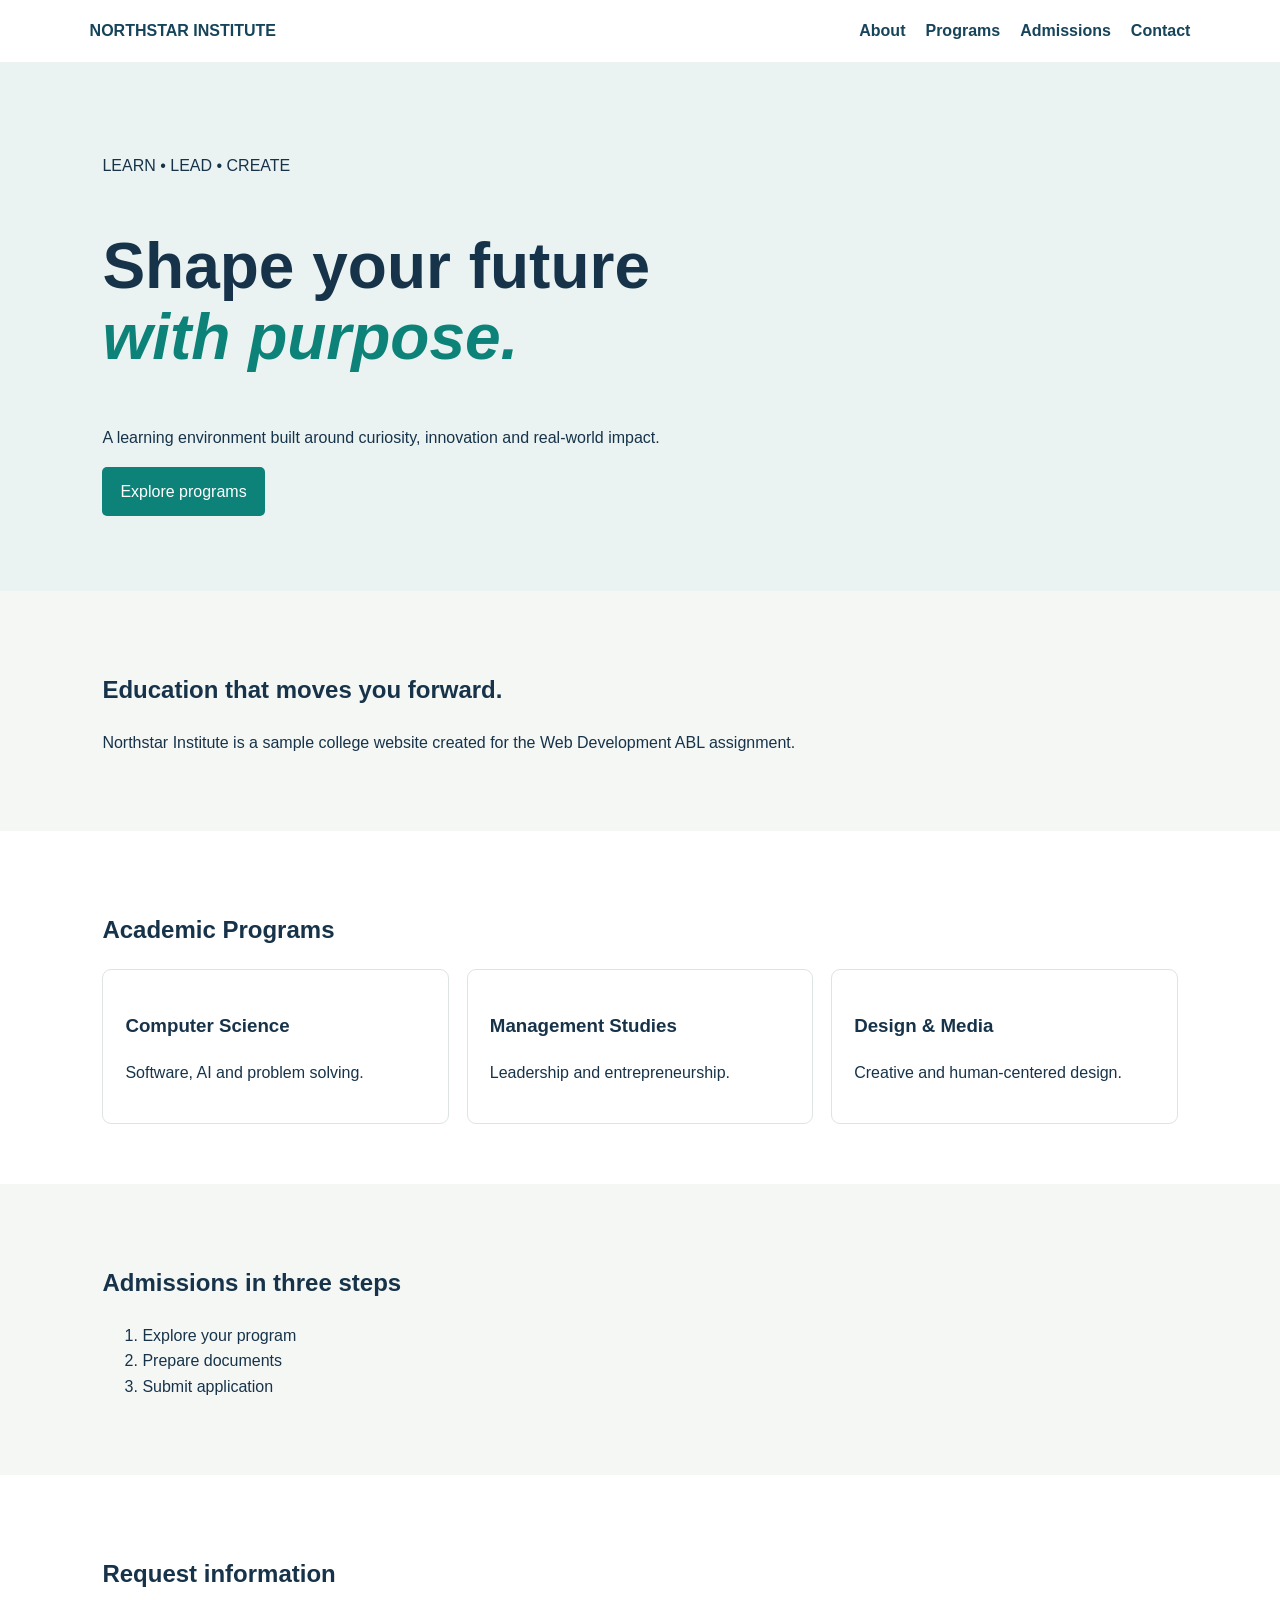
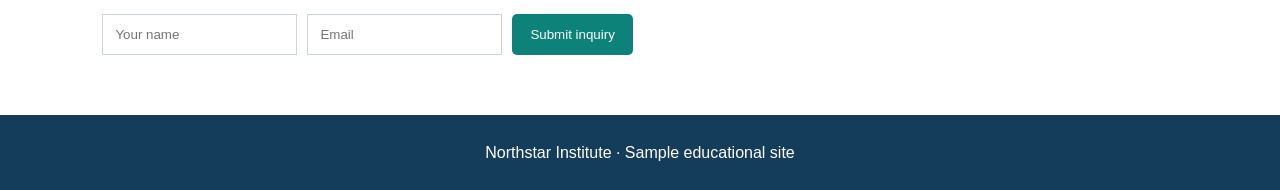
==== 02-college-admissions/index.html @ ff3473fe "Add three Web Development ABL projects" ====
<!doctype html><html lang="en"><head><meta charset="utf-8"><meta name="viewport" content="width=device-width,initial-scale=1"><title>Northstar Institute | Admissions</title><link rel="stylesheet" href="style.css"></head><body><header><a class="logo" href="#home">NORTHSTAR INSTITUTE</a><nav><a href="#about">About</a><a href="#programs">Programs</a><a href="#admissions">Admissions</a><a href="#contact">Contact</a></nav></header><section class="hero" id="home"><p>LEARN • LEAD • CREATE</p><h1>Shape your future<br><em>with purpose.</em></h1><p>A learning environment built around curiosity, innovation and real-world impact.</p><a class="btn" href="#programs">Explore programs</a></section><section id="about"><h2>Education that moves you forward.</h2><p>Northstar Institute is a sample college website created for the Web Development ABL assignment.</p></section><section id="programs"><h2>Academic Programs</h2><div class="cards"><article><h3>Computer Science</h3><p>Software, AI and problem solving.</p></article><article><h3>Management Studies</h3><p>Leadership and entrepreneurship.</p></article><article><h3>Design & Media</h3><p>Creative and human-centered design.</p></article></div></section><section id="admissions"><h2>Admissions in three steps</h2><ol><li>Explore your program</li><li>Prepare documents</li><li>Submit application</li></ol></section><section id="contact"><h2>Request information</h2><form id="info"><input required placeholder="Your name"><input type="email" required placeholder="Email"><button class="btn">Submit inquiry</button><p id="msg"></p></form></section><footer>Northstar Institute · Sample educational site</footer><script src="script.js"></script></body></html>
---- 02-college-admissions/style.css ----
*{box-sizing:border-box}body{margin:0;font:16px/1.6 Arial;color:#17334a}header{display:flex;justify-content:space-between;align-items:center;padding:18px 7%;background:#fff;position:sticky;top:0}header a{color:#16445a;text-decoration:none;font-weight:bold}nav{display:flex;gap:20px}.hero{padding:75px 8%;background:#eaf3f1;min-height:430px}.hero h1{font-size:clamp(2.5rem,5vw,4.5rem);line-height:1.1}.hero em{color:#0c8278}.btn{display:inline-block;padding:12px 18px;background:#0c8278;color:white;border:0;border-radius:5px;text-decoration:none;cursor:pointer}section{padding:60px 8%}section:nth-of-type(even){background:#f5f7f5}.cards{display:grid;grid-template-columns:repeat(3,1fr);gap:18px}article{padding:22px;background:white;border:1px solid #dce5e1;border-radius:9px}form{display:flex;flex-wrap:wrap;gap:10px}input{padding:12px;border:1px solid #ccd7d4}footer{text-align:center;padding:25px;background:#143d5b;color:white}@media(max-width:650px){header{flex-wrap:wrap}nav{width:100%;justify-content:space-between;gap:8px}.cards{grid-template-columns:1fr}.hero{padding:50px 6%}}
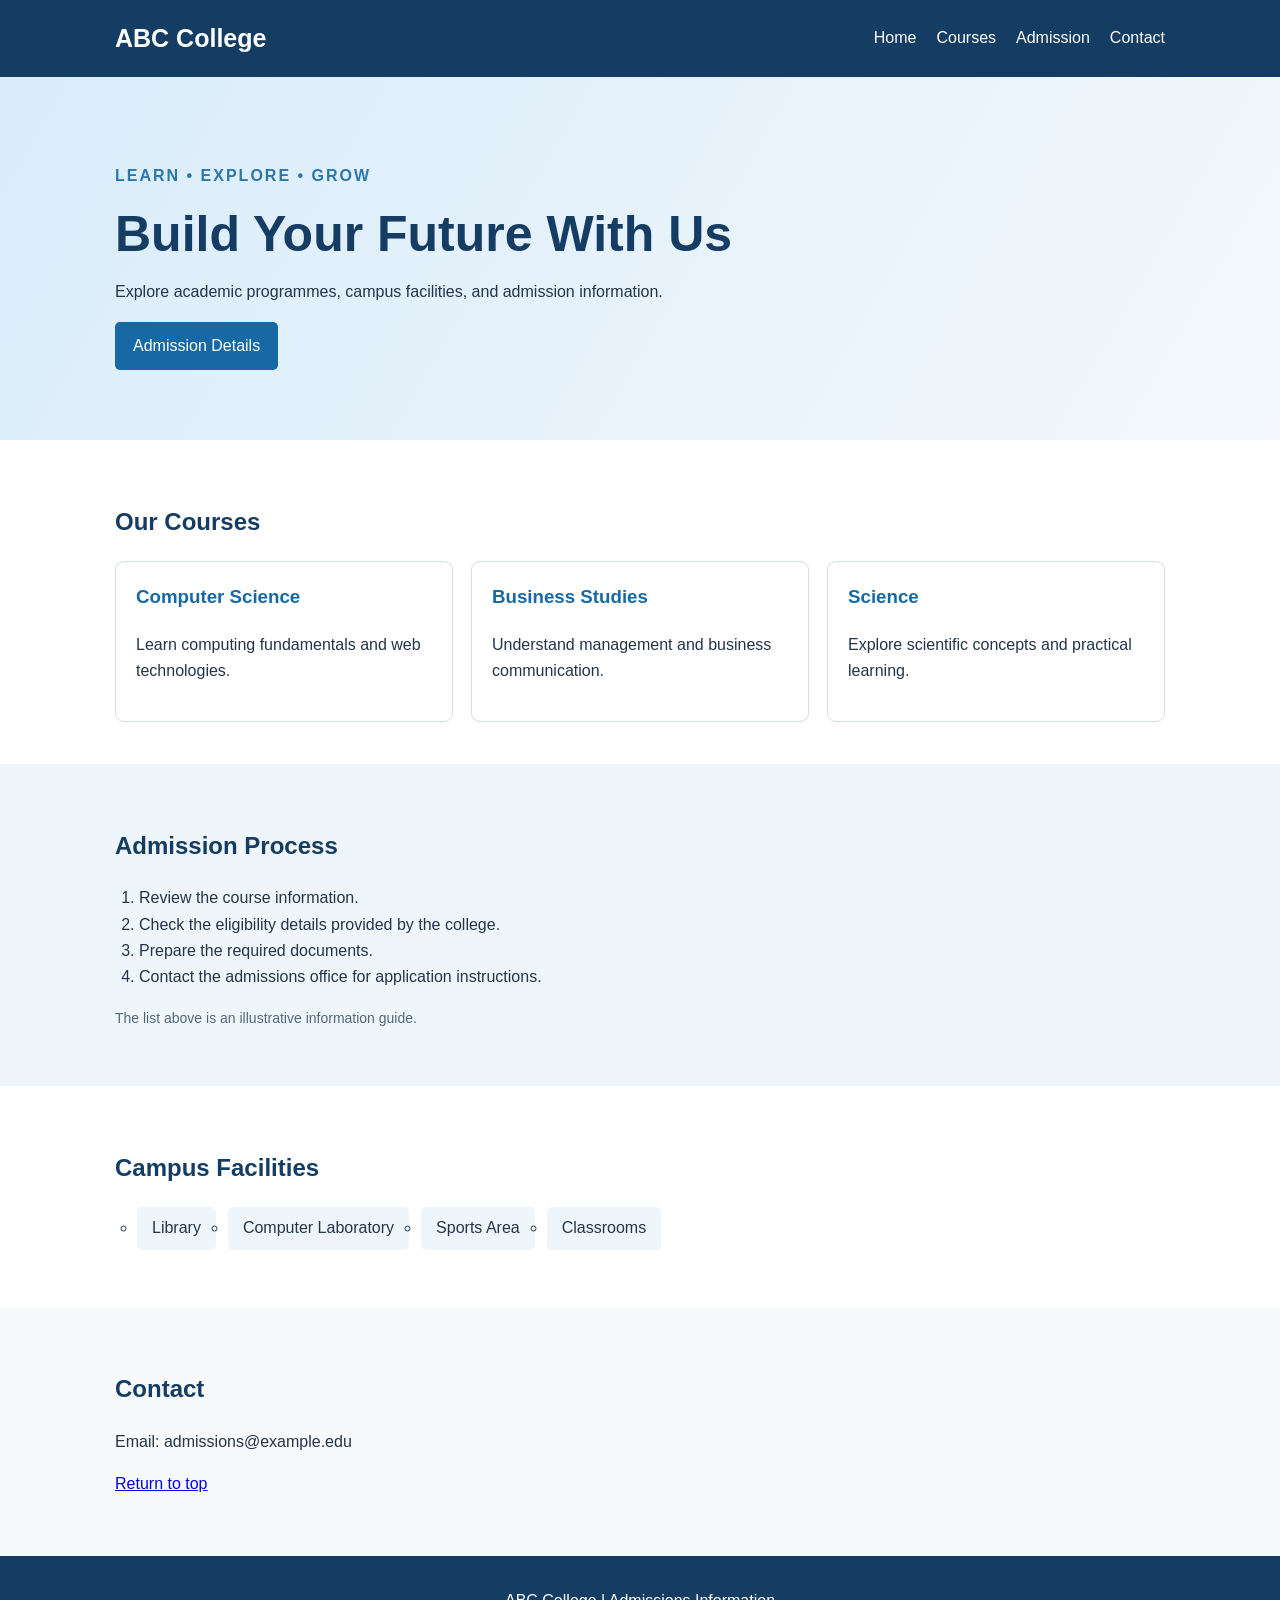
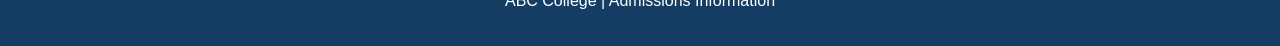
==== commit 5b141e3d: "Align all three web development projects with supplied HTML and CSS syllabus" ====
--- a/02-college-admissions/index.html
+++ b/02-college-admissions/index.html
@@ -1 +1,13 @@
-<!doctype html><html lang="en"><head><meta charset="utf-8"><meta name="viewport" content="width=device-width,initial-scale=1"><title>Northstar Institute | Admissions</title><link rel="stylesheet" href="style.css"></head><body><header><a class="logo" href="#home">NORTHSTAR INSTITUTE</a><nav><a href="#about">About</a><a href="#programs">Programs</a><a href="#admissions">Admissions</a><a href="#contact">Contact</a></nav></header><section class="hero" id="home"><p>LEARN • LEAD • CREATE</p><h1>Shape your future<br><em>with purpose.</em></h1><p>A learning environment built around curiosity, innovation and real-world impact.</p><a class="btn" href="#programs">Explore programs</a></section><section id="about"><h2>Education that moves you forward.</h2><p>Northstar Institute is a sample college website created for the Web Development ABL assignment.</p></section><section id="programs"><h2>Academic Programs</h2><div class="cards"><article><h3>Computer Science</h3><p>Software, AI and problem solving.</p></article><article><h3>Management Studies</h3><p>Leadership and entrepreneurship.</p></article><article><h3>Design & Media</h3><p>Creative and human-centered design.</p></article></div></section><section id="admissions"><h2>Admissions in three steps</h2><ol><li>Explore your program</li><li>Prepare documents</li><li>Submit application</li></ol></section><section id="contact"><h2>Request information</h2><form id="info"><input required placeholder="Your name"><input type="email" required placeholder="Email"><button class="btn">Submit inquiry</button><p id="msg"></p></form></section><footer>Northstar Institute · Sample educational site</footer><script src="script.js"></script></body></html>+<!DOCTYPE html>
+<html lang="en">
+<head><meta charset="UTF-8"><meta name="viewport" content="width=device-width, initial-scale=1.0"><title>College Admissions</title><link rel="stylesheet" href="style.css"></head>
+<body>
+<header class="header"><div class="container"><h1>ABC College</h1><nav aria-label="Main navigation"><a href="#home">Home</a><a href="#courses">Courses</a><a href="#admission">Admission</a><a href="#contact">Contact</a></nav></div></header>
+<main>
+<section id="home" class="banner"><div class="container"><p class="tag">LEARN • EXPLORE • GROW</p><h2>Build Your Future With Us</h2><p>Explore academic programmes, campus facilities, and admission information.</p><a class="button" href="#admission">Admission Details</a></div></section>
+<section id="courses" class="container section"><h2>Our Courses</h2><div class="course-grid"><article class="course"><h3>Computer Science</h3><p>Learn computing fundamentals and web technologies.</p></article><article class="course"><h3>Business Studies</h3><p>Understand management and business communication.</p></article><article class="course"><h3>Science</h3><p>Explore scientific concepts and practical learning.</p></article></div></section>
+<section id="admission" class="section pale"><div class="container"><h2>Admission Process</h2><ol><li>Review the course information.</li><li>Check the eligibility details provided by the college.</li><li>Prepare the required documents.</li><li>Contact the admissions office for application instructions.</li></ol><p class="note">The list above is an illustrative information guide.</p></div></section>
+<section class="container section"><h2>Campus Facilities</h2><ul class="facilities"><li>Library</li><li>Computer Laboratory</li><li>Sports Area</li><li>Classrooms</li></ul></section>
+<section id="contact" class="section contact"><div class="container"><h2>Contact</h2><p>Email: admissions@example.edu</p><p><a href="#home">Return to top</a></p></div></section>
+</main><footer><p>ABC College | Admissions Information</p></footer>
+</body></html>
--- a/02-college-admissions/style.css
+++ b/02-college-admissions/style.css
@@ -1 +1 @@
-*{box-sizing:border-box}body{margin:0;font:16px/1.6 Arial;color:#17334a}header{display:flex;justify-content:space-between;align-items:center;padding:18px 7%;background:#fff;position:sticky;top:0}header a{color:#16445a;text-decoration:none;font-weight:bold}nav{display:flex;gap:20px}.hero{padding:75px 8%;background:#eaf3f1;min-height:430px}.hero h1{font-size:clamp(2.5rem,5vw,4.5rem);line-height:1.1}.hero em{color:#0c8278}.btn{display:inline-block;padding:12px 18px;background:#0c8278;color:white;border:0;border-radius:5px;text-decoration:none;cursor:pointer}section{padding:60px 8%}section:nth-of-type(even){background:#f5f7f5}.cards{display:grid;grid-template-columns:repeat(3,1fr);gap:18px}article{padding:22px;background:white;border:1px solid #dce5e1;border-radius:9px}form{display:flex;flex-wrap:wrap;gap:10px}input{padding:12px;border:1px solid #ccd7d4}footer{text-align:center;padding:25px;background:#143d5b;color:white}@media(max-width:650px){header{flex-wrap:wrap}nav{width:100%;justify-content:space-between;gap:8px}.cards{grid-template-columns:1fr}.hero{padding:50px 6%}}+*{box-sizing:border-box}body{margin:0;font-family:Arial,sans-serif;color:#243449;line-height:1.65}.container{width:min(100% - 32px,1050px);margin:auto}.header{background:#153d63;color:#fff;padding:18px 0}.header .container{display:flex;justify-content:space-between;align-items:center;gap:18px;flex-wrap:wrap}.header h1{margin:0;font-size:25px}.header nav{display:flex;gap:20px;flex-wrap:wrap}.header a{color:#fff;text-decoration:none}.header a:hover{text-decoration:underline}.banner{padding:70px 0;background:linear-gradient(120deg,#d9ecfa,#f4f8fc);background-color:#e5f0f8}.banner h2{font-size:clamp(32px,5vw,50px);line-height:1.15;margin:8px 0;color:#153d63}.tag{font-weight:bold;color:#2878ae;letter-spacing:2px}.button{display:inline-block;background:#1769a6;color:#fff;text-decoration:none;padding:11px 18px;border-radius:5px}.section{padding-top:42px;padding-bottom:42px}.section h2{color:#153d63}.course-grid{display:flex;gap:18px;flex-wrap:wrap}.course{flex:1 1 220px;border:1px solid #d2deea;border-radius:9px;padding:20px;background:white}.course h3{margin-top:0;color:#1769a6}.pale{background:#eff6fb}.pale ol{padding-left:24px}.note{font-size:14px;color:#53677c}.facilities{display:flex;gap:12px;flex-wrap:wrap;list-style-type:circle;padding-left:22px}.facilities li{padding:8px 15px;background:#eff6fb;border-radius:5px}.contact{background:#f7f9fb}footer{text-align:center;background:#153d63;color:white;padding:16px}@media(max-width:600px){.header .container{flex-direction:column;align-items:flex-start}.header nav{gap:12px}.banner{padding:48px 0}}
